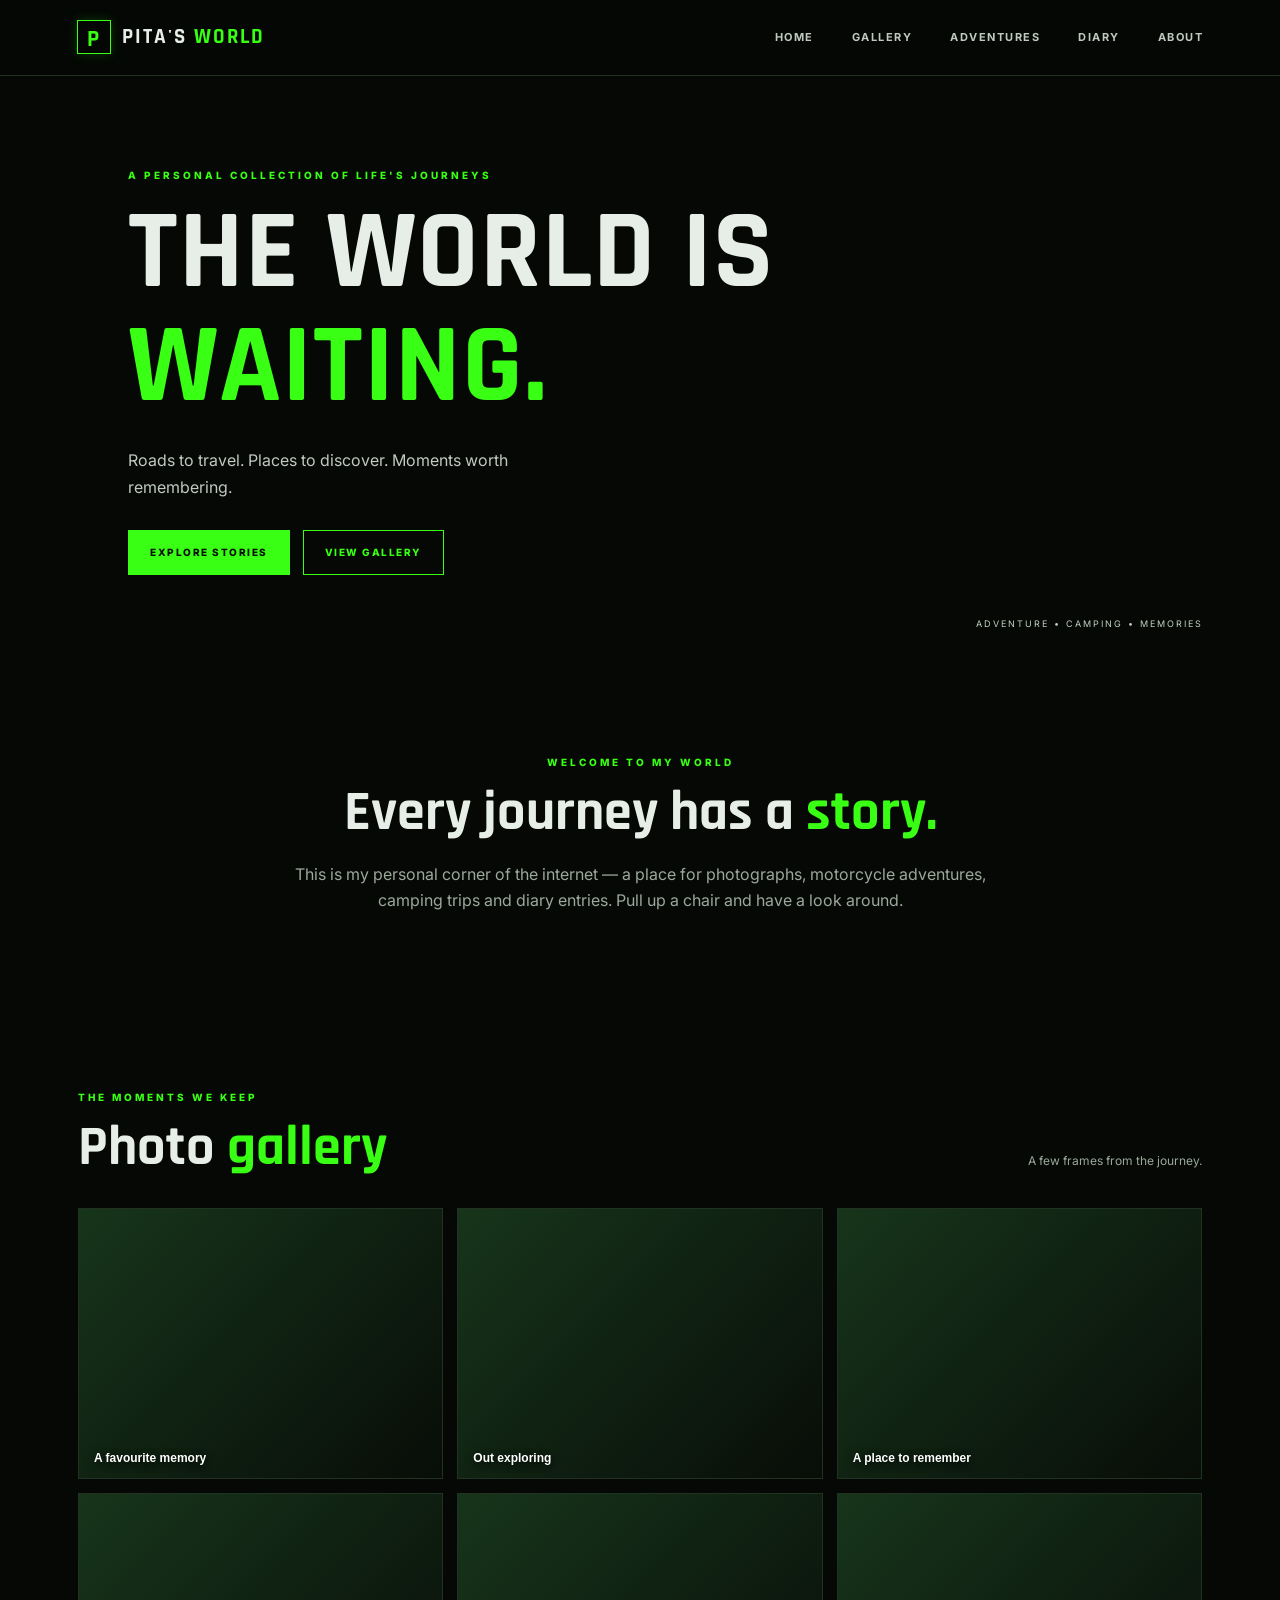
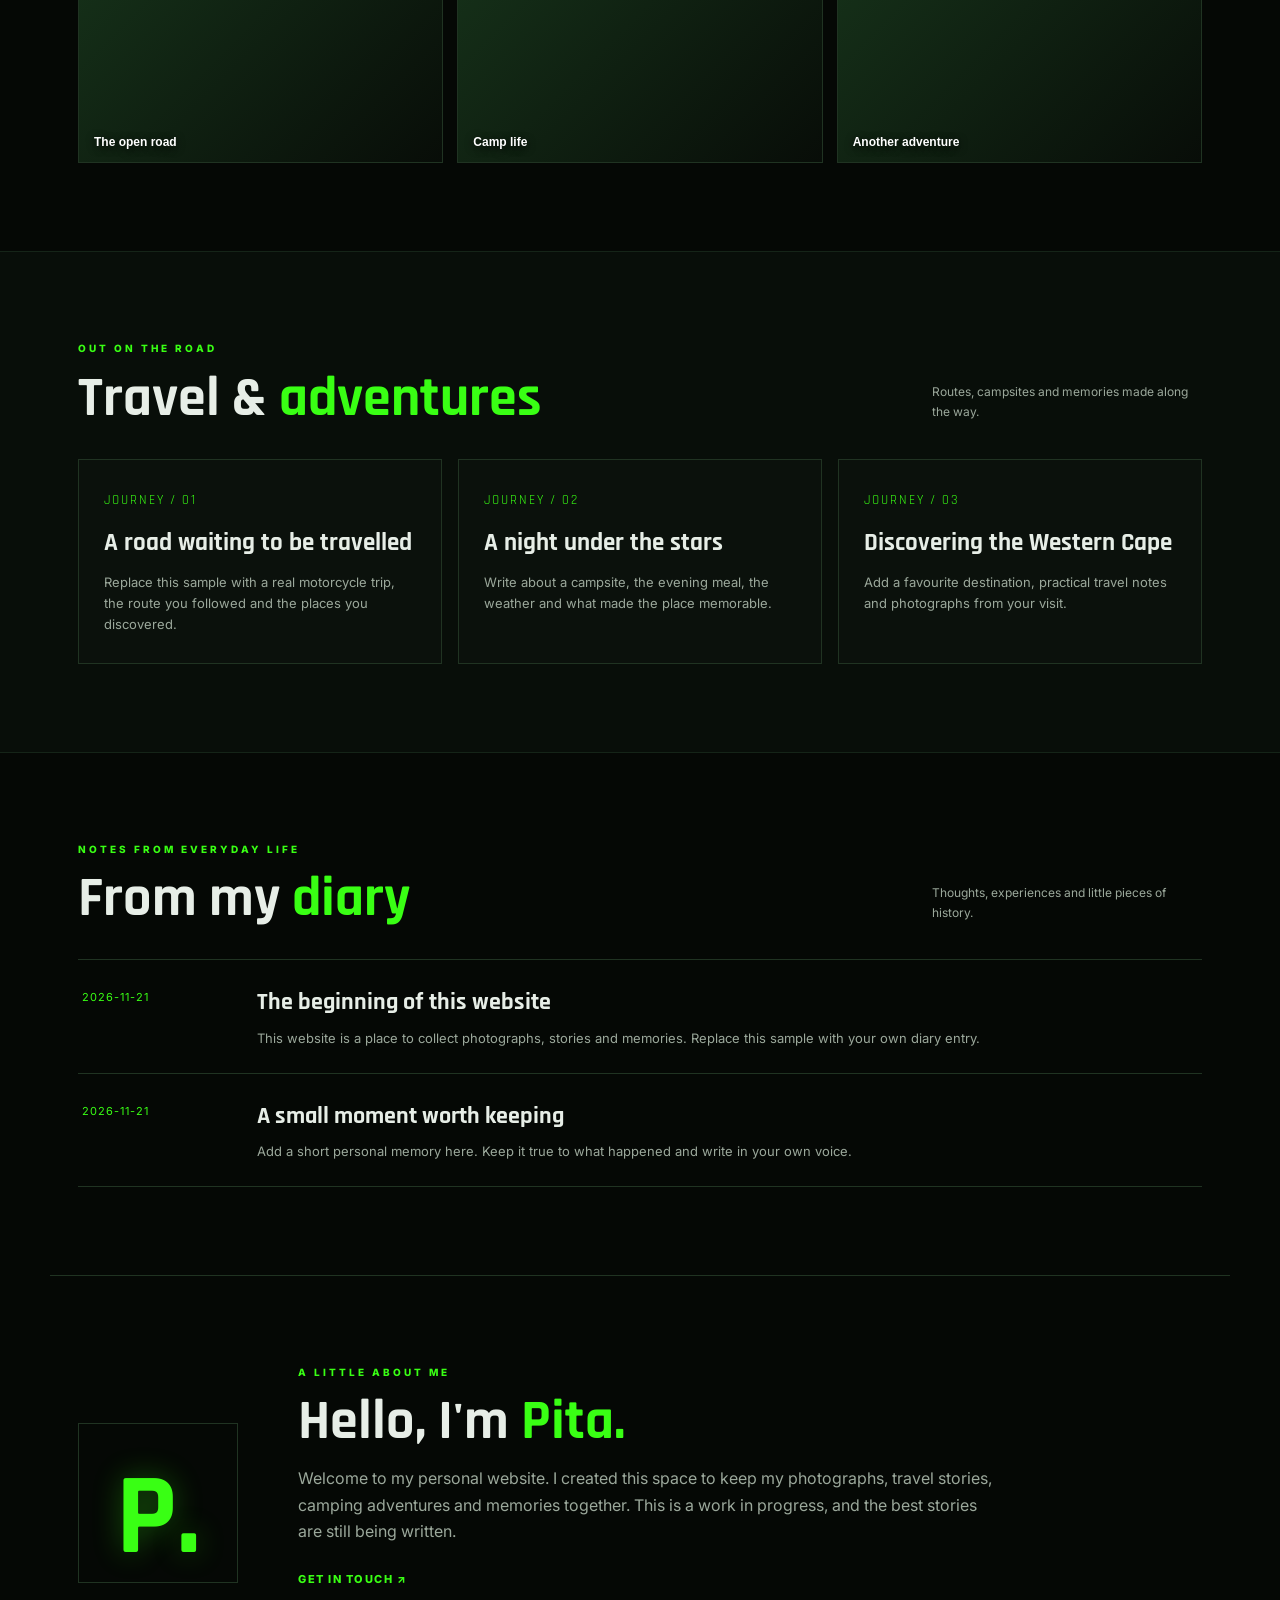
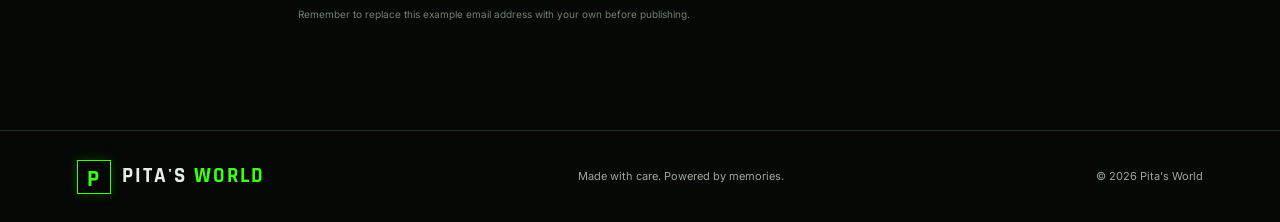
==== index.html @ eee96d56 "Initial release of Life With Pieter Swart" ====
<!DOCTYPE html>
<html lang="en">
<head>
  <meta charset="UTF-8">
  <meta name="viewport" content="width=device-width, initial-scale=1.0">
  <meta name="description" content="Pita's World — adventures, camping, photographs and personal memories.">
  <meta name="theme-color" content="#050805">
  <title>Pita's World | Adventures & Memories</title>
  <link rel="stylesheet" href="style.css">
</head>
<body>
  <header class="site-header">
    <a class="brand" href="#home"><span class="brand-mark">P</span><span>PITA'S <b>WORLD</b></span></a>
    <button class="menu-toggle" id="menuToggle" aria-label="Open navigation" aria-expanded="false">☰</button>
    <nav id="mainNav">
      <a href="#home">HOME</a>
      <a href="#gallery">GALLERY</a>
      <a href="#adventures">ADVENTURES</a>
      <a href="#diary">DIARY</a>
      <a href="#about">ABOUT</a>
    </nav>
  </header>

  <main>
    <section class="hero" id="home">
      <div class="hero-shade"></div>
      <div class="hero-content">
        <p class="eyebrow">A PERSONAL COLLECTION OF LIFE'S JOURNEYS</p>
        <h1>THE WORLD IS<br><span>WAITING.</span></h1>
        <p class="hero-copy">Roads to travel. Places to discover. Moments worth remembering.</p>
        <div class="hero-actions">
          <a class="button button-primary" href="#adventures">EXPLORE STORIES</a>
          <a class="button button-outline" href="#gallery">VIEW GALLERY</a>
        </div>
      </div>
      <div class="hero-label">ADVENTURE • CAMPING • MEMORIES</div>
    </section>

    <section class="intro section-wrap">
      <p class="eyebrow">WELCOME TO MY WORLD</p>
      <h2>Every journey has a <span>story.</span></h2>
      <p>This is my personal corner of the internet — a place for photographs, motorcycle adventures, camping trips and diary entries. Pull up a chair and have a look around.</p>
    </section>

    <section class="section-wrap" id="gallery">
      <div class="section-heading">
        <div><p class="eyebrow">THE MOMENTS WE KEEP</p><h2>Photo <span>gallery</span></h2></div>
        <p class="section-note">A few frames from the journey.</p>
      </div>
      <div class="gallery-grid" id="galleryGrid"></div>
    </section>

    <section class="dark-band" id="adventures">
      <div class="section-wrap">
        <div class="section-heading">
          <div><p class="eyebrow">OUT ON THE ROAD</p><h2>Travel & <span>adventures</span></h2></div>
          <p class="section-note">Routes, campsites and memories made along the way.</p>
        </div>
        <div class="story-grid" id="adventureGrid"></div>
      </div>
    </section>

    <section class="section-wrap" id="diary">
      <div class="section-heading">
        <div><p class="eyebrow">NOTES FROM EVERYDAY LIFE</p><h2>From my <span>diary</span></h2></div>
        <p class="section-note">Thoughts, experiences and little pieces of history.</p>
      </div>
      <div class="diary-list" id="diaryList"></div>
    </section>

    <section class="about section-wrap" id="about">
      <div class="about-symbol">P.</div>
      <div>
        <p class="eyebrow">A LITTLE ABOUT ME</p>
        <h2>Hello, I'm <span>Pita.</span></h2>
        <p>Welcome to my personal website. I created this space to keep my photographs, travel stories, camping adventures and memories together. This is a work in progress, and the best stories are still being written.</p>
        <a class="text-link" href="mailto:hello@example.com">GET IN TOUCH ↗</a>
        <p class="small-note">Remember to replace this example email address with your own before publishing.</p>
      </div>
    </section>
  </main>

  <footer>
    <a class="brand" href="#home"><span class="brand-mark">P</span><span>PITA'S <b>WORLD</b></span></a>
    <p>Made with care. Powered by memories.</p>
    <p class="copyright">© <span id="year"></span> Pita's World</p>
  </footer>

  <dialog id="photoDialog" class="photo-dialog">
    <button class="dialog-close" id="dialogClose" aria-label="Close">×</button>
    <img id="dialogImage" src="" alt="">
    <p id="dialogCaption"></p>
  </dialog>

  <script src="script.js"></script>
</body>
</html>
---- style.css ----
@import url('https://fonts.googleapis.com/css2?family=Rajdhani:wght@400;500;600;700&family=Inter:wght@400;500;600;700;800&display=swap');

:root{--bg:#050805;--panel:#0b110c;--panel2:#101a11;--green:#39ff14;--green2:#a0ff8d;--text:#e7eee7;--muted:#9ba89b;--line:#203322}
*{box-sizing:border-box}
html{scroll-behavior:smooth;scroll-padding-top:84px}
body{margin:0;background:var(--bg);color:var(--text);font-family:Inter,Arial,sans-serif;line-height:1.65}
a{color:inherit;text-decoration:none}
.site-header{height:76px;padding:0 clamp(20px,6vw,90px);display:flex;align-items:center;justify-content:space-between;background:rgba(5,8,5,.96);border-bottom:1px solid var(--line);position:sticky;top:0;z-index:20}
.brand{display:flex;align-items:center;gap:11px;font-family:Rajdhani,sans-serif;font-weight:700;letter-spacing:2px;font-size:21px}
.brand b{color:var(--green)}
.brand-mark{width:34px;height:34px;display:grid;place-items:center;border:1px solid var(--green);color:var(--green);font-size:23px;box-shadow:0 0 12px #39ff1430}
nav{display:flex;gap:clamp(15px,3vw,38px)}
nav a{font-size:11px;letter-spacing:1.5px;font-weight:700;color:#c0c9c0;transition:.2s}
nav a:hover,.text-link:hover{color:var(--green)}
.menu-toggle{display:none;background:none;border:1px solid var(--green);color:var(--green);font-size:22px;padding:3px 10px}
.hero{min-height:590px;position:relative;display:flex;align-items:center;padding:90px clamp(24px,10vw,150px);overflow:hidden;background:linear-gradient(90deg,#050805 0%,rgba(5,8,5,.94) 36%,rgba(5,8,5,.32) 100%),url('https://images.unsplash.com/photo-1473448912268-2022ce9509d8?auto=format&fit=crop&w=1900&q=85') center/cover}
.hero-shade{position:absolute;inset:0;background:linear-gradient(0deg,var(--bg),transparent 24%,transparent 75%,var(--bg))}
.hero-content{position:relative;max-width:650px}
.eyebrow{font-size:10px;font-weight:800;letter-spacing:3px;color:var(--green);margin:0 0 13px}
h1,h2{font-family:Rajdhani,Inter,sans-serif;line-height:1.02;margin:0;font-weight:700}
h1{font-size:clamp(58px,9vw,112px);letter-spacing:1px}
h1 span,h2 span{color:var(--green)}
.hero-copy{color:#c1c9c1;max-width:470px;margin:22px 0 30px;font-size:16px}
.hero-actions{display:flex;gap:13px;flex-wrap:wrap}
.button{display:inline-block;padding:13px 21px;font-size:10px;letter-spacing:1.5px;font-weight:800;border:1px solid var(--green);transition:.2s}
.button-primary{background:var(--green);color:#061006}
.button-primary:hover{background:#a0ff8d}
.button-outline{color:var(--green)}
.button-outline:hover{background:#39ff1418}
.hero-label{position:absolute;right:clamp(20px,6vw,90px);bottom:34px;color:#c3d0c3;font-size:9px;letter-spacing:2px}
.section-wrap{max-width:1180px;margin:auto;padding:88px 28px}
.intro{max-width:850px;text-align:center}
h2{font-size:clamp(36px,5vw,56px)}
.intro>p:last-child,.about p:not(.eyebrow){color:var(--muted);max-width:700px;margin:20px auto 0}
.section-heading{display:flex;align-items:end;justify-content:space-between;gap:20px;margin-bottom:32px}
.section-note{color:var(--muted);font-size:12px;max-width:270px;margin:0 0 5px}
.gallery-grid{display:grid;grid-template-columns:repeat(3,1fr);gap:14px}
.gallery-card{position:relative;min-height:210px;aspect-ratio:1.35;overflow:hidden;border:1px solid var(--line);background:linear-gradient(135deg,#142316,#070b07);cursor:pointer}
.gallery-card img{width:100%;height:100%;object-fit:cover;display:block;transition:transform .4s,opacity .3s}
.gallery-card:hover img{transform:scale(1.06);opacity:.72}
.gallery-card span{position:absolute;left:15px;bottom:13px;color:white;text-shadow:0 2px 8px #000;font-size:12px;font-weight:700}
.dark-band{background:#080e09;border-top:1px solid #152418;border-bottom:1px solid #152418}
.story-grid{display:grid;grid-template-columns:repeat(3,1fr);gap:16px}
.story-card{background:var(--panel);border:1px solid var(--line);padding:25px;min-height:205px}
.story-card .number{font-family:Rajdhani,sans-serif;color:var(--green);font-size:13px;letter-spacing:2px}
.story-card h3{font-family:Rajdhani,sans-serif;font-size:25px;margin:12px 0 7px}
.story-card p{color:var(--muted);font-size:13px;margin:0}
.diary-list{border-top:1px solid var(--line)}
.diary-entry{display:grid;grid-template-columns:150px 1fr;gap:25px;padding:23px 4px;border-bottom:1px solid var(--line)}
.diary-date{font-size:11px;letter-spacing:1px;color:var(--green);padding-top:5px}
.diary-entry h3{font-family:Rajdhani,sans-serif;font-size:24px;margin:0 0 5px}
.diary-entry p{margin:0;color:var(--muted);font-size:13px}
.about{display:grid;grid-template-columns:180px 1fr;gap:40px;align-items:center;border-top:1px solid var(--line)}
.about-symbol{font-family:Rajdhani,sans-serif;font-size:115px;font-weight:700;color:var(--green);border:1px solid var(--line);width:160px;height:160px;display:grid;place-items:center;text-shadow:0 0 30px #39ff1450}
.about p:not(.eyebrow){margin:15px 0 20px}
.text-link{color:var(--green);font-size:11px;font-weight:800;letter-spacing:1.5px}
.small-note{font-size:10px!important;color:#718071!important}
footer{border-top:1px solid var(--line);padding:28px clamp(20px,6vw,90px);display:flex;align-items:center;justify-content:space-between;gap:15px;flex-wrap:wrap}
footer p{color:var(--muted);font-size:11px;margin:0}
.photo-dialog{border:1px solid var(--green);background:#050805;color:var(--text);padding:18px;max-width:min(900px,92vw);width:auto}
.photo-dialog::backdrop{background:#000d}
.photo-dialog img{display:block;max-width:100%;max-height:75vh}
.photo-dialog p{margin:10px 0 0}
.dialog-close{float:right;background:none;border:0;color:var(--green);font-size:28px;cursor:pointer}
@media(max-width:760px){.site-header{height:66px}.menu-toggle{display:block}nav{display:none;position:absolute;top:65px;left:0;right:0;padding:18px 25px;background:#080e09;border-bottom:1px solid var(--line);flex-direction:column;gap:18px}nav.open{display:flex}.hero{min-height:530px;background-position:60% center;padding-top:70px}.hero-label{display:none}.section-wrap{padding:65px 22px}.section-heading{display:block}.section-note{margin-top:12px}.gallery-grid{grid-template-columns:repeat(2,1fr)}.story-grid{grid-template-columns:1fr}.about{grid-template-columns:1fr;gap:22px}.about-symbol{width:105px;height:105px;font-size:75px}.diary-entry{grid-template-columns:1fr;gap:5px}footer{align-items:flex-start;flex-direction:column}}
@media(max-width:420px){.gallery-grid{grid-template-columns:1fr}.gallery-card{aspect-ratio:1.6}}
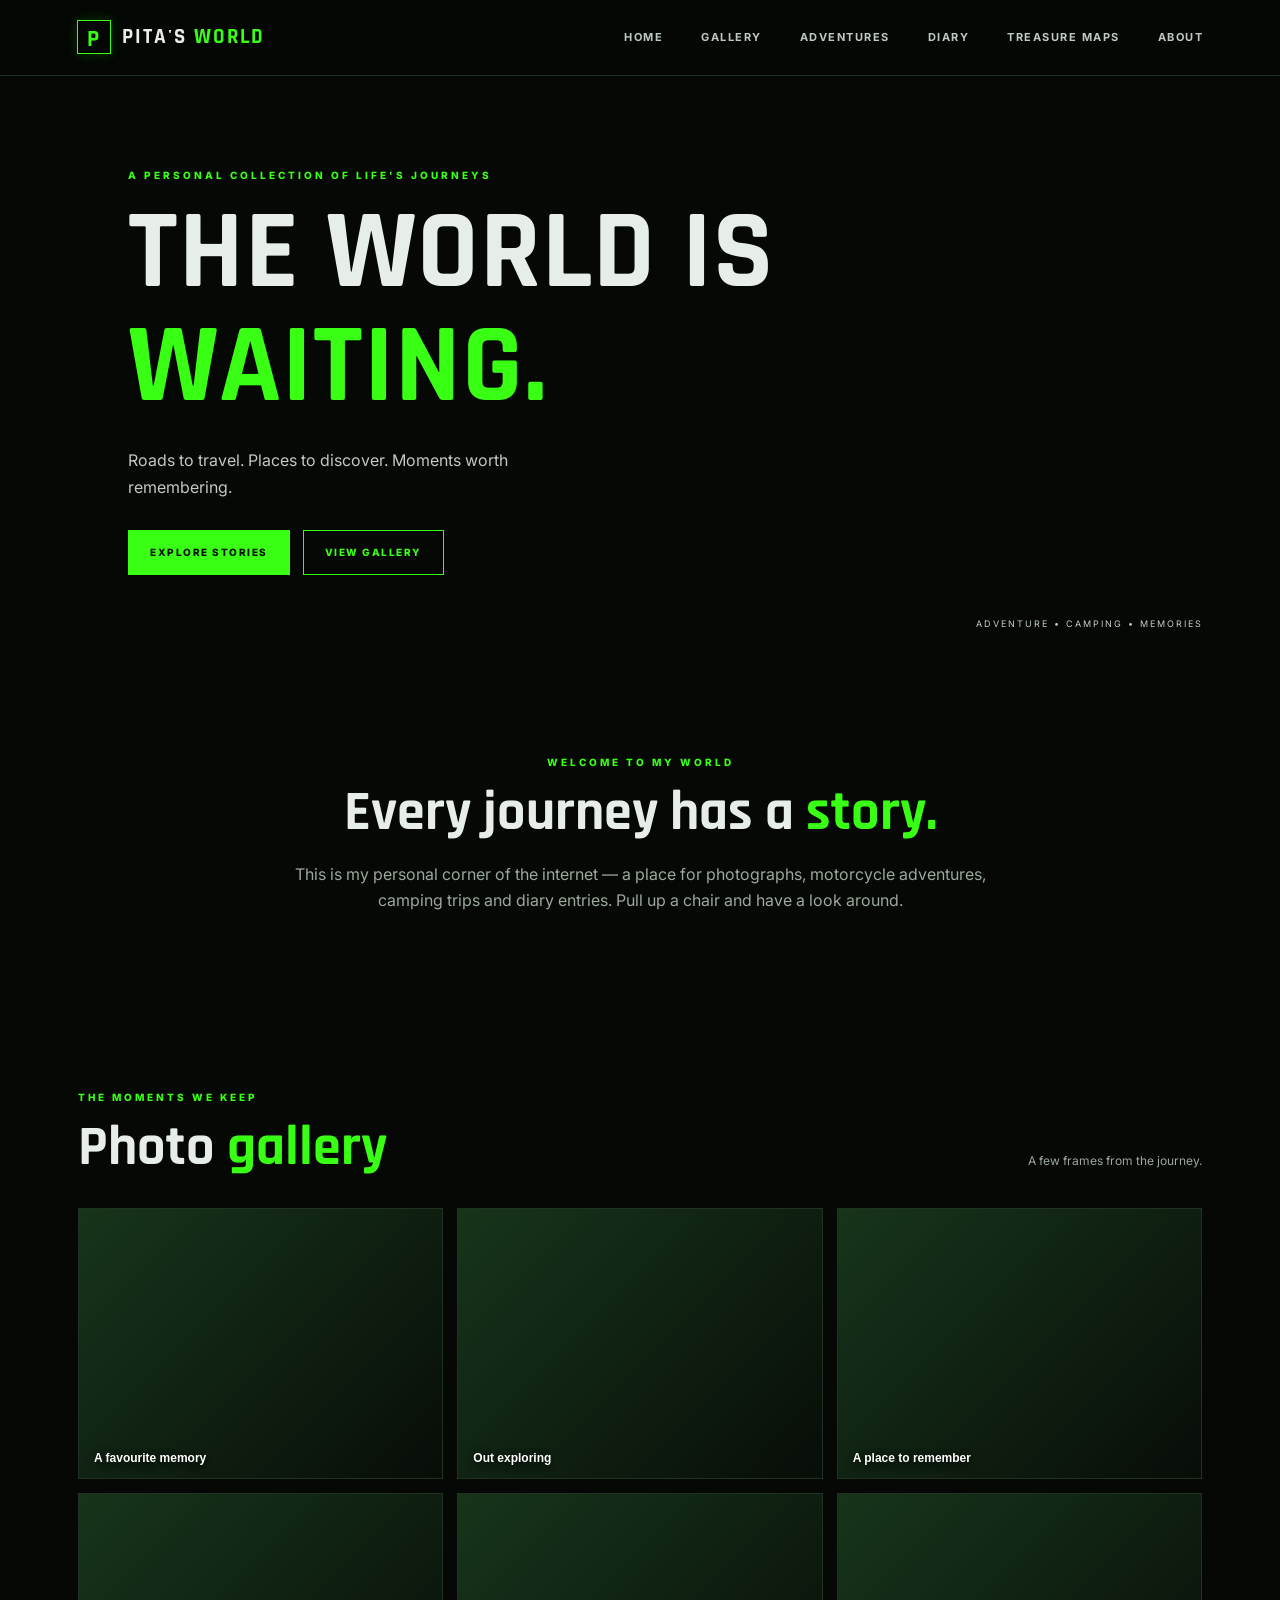
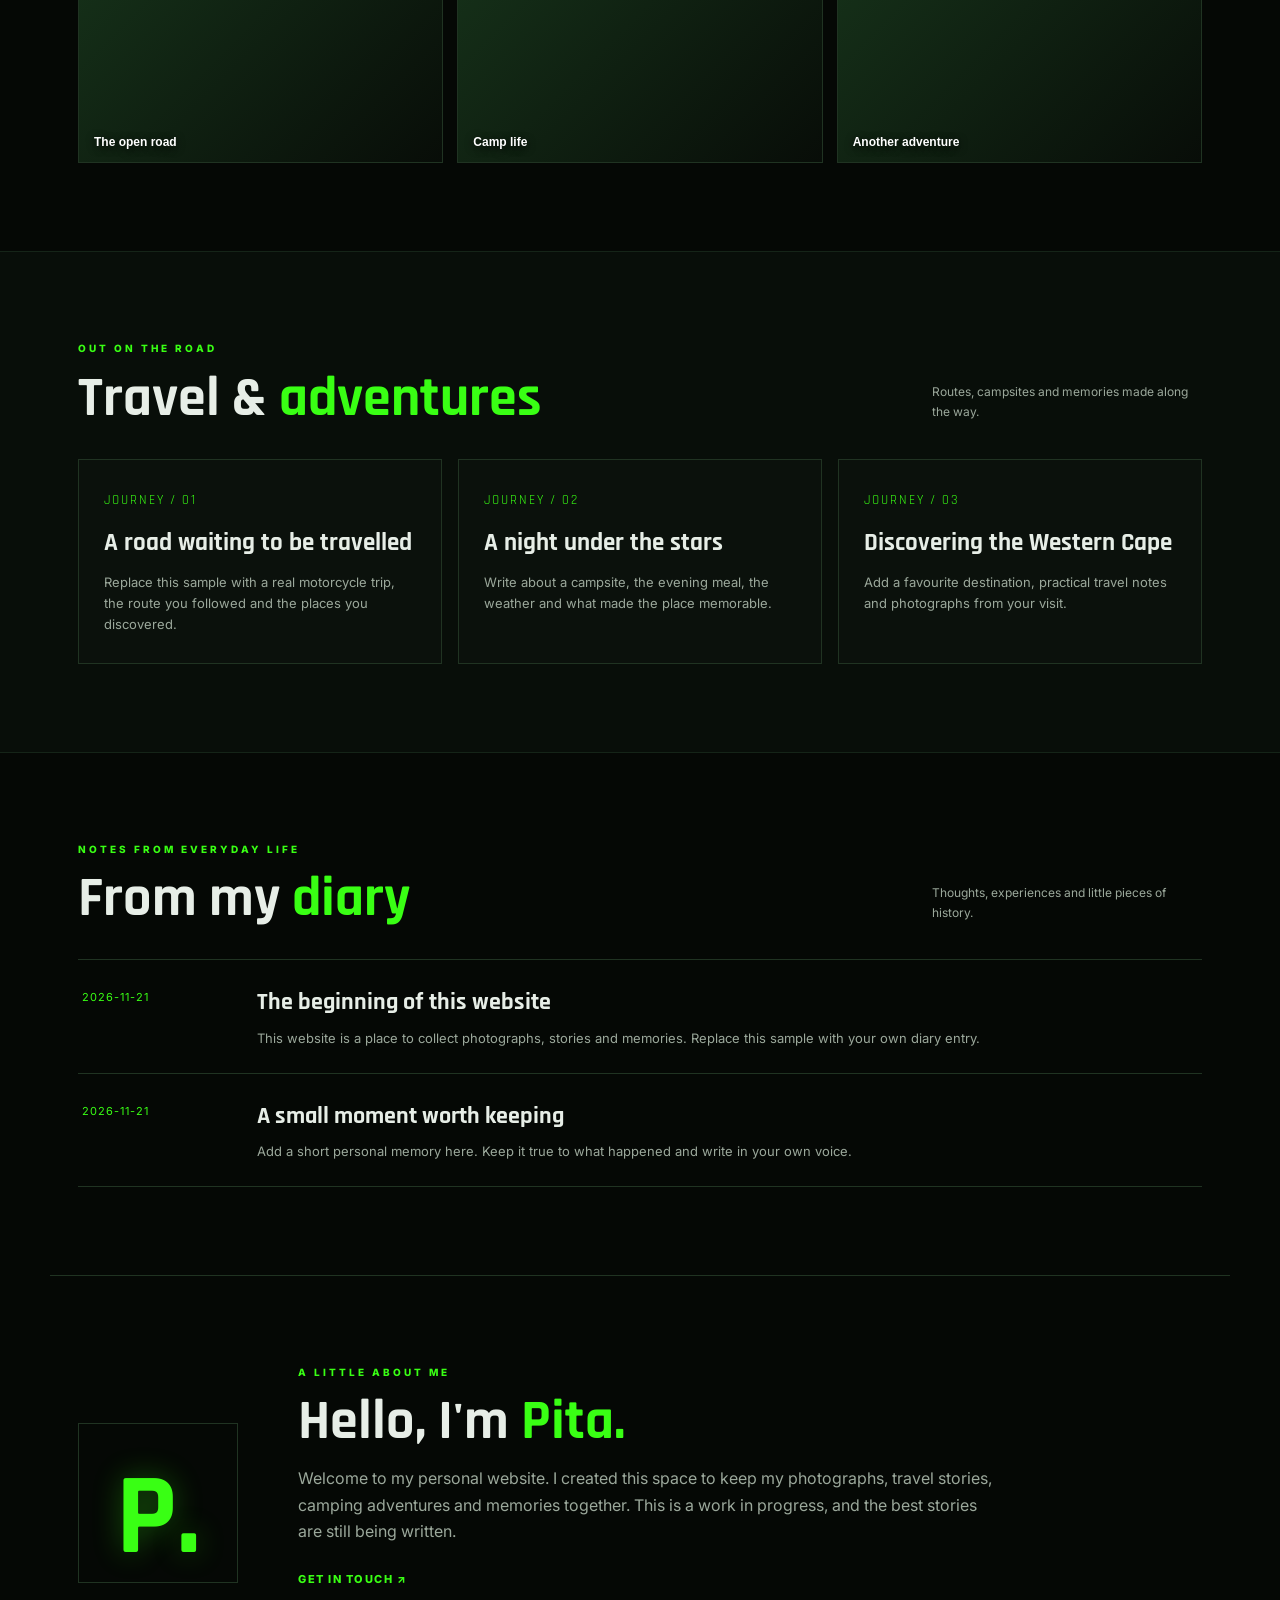
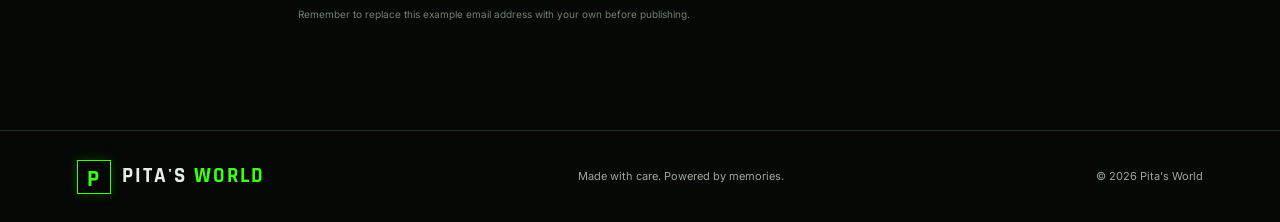
==== commit e7f97aaa: "Add illustrated treasure maps section" ====
--- a/index.html
+++ b/index.html
@@ -16,7 +16,8 @@
       <a href="#home">HOME</a>
       <a href="#gallery">GALLERY</a>
       <a href="#adventures">ADVENTURES</a>
-      <a href="#diary">DIARY</a>
+      <a href="diary/">DIARY</a>
+      <a href="treasure-maps/">TREASURE MAPS</a>
       <a href="#about">ABOUT</a>
     </nav>
   </header>
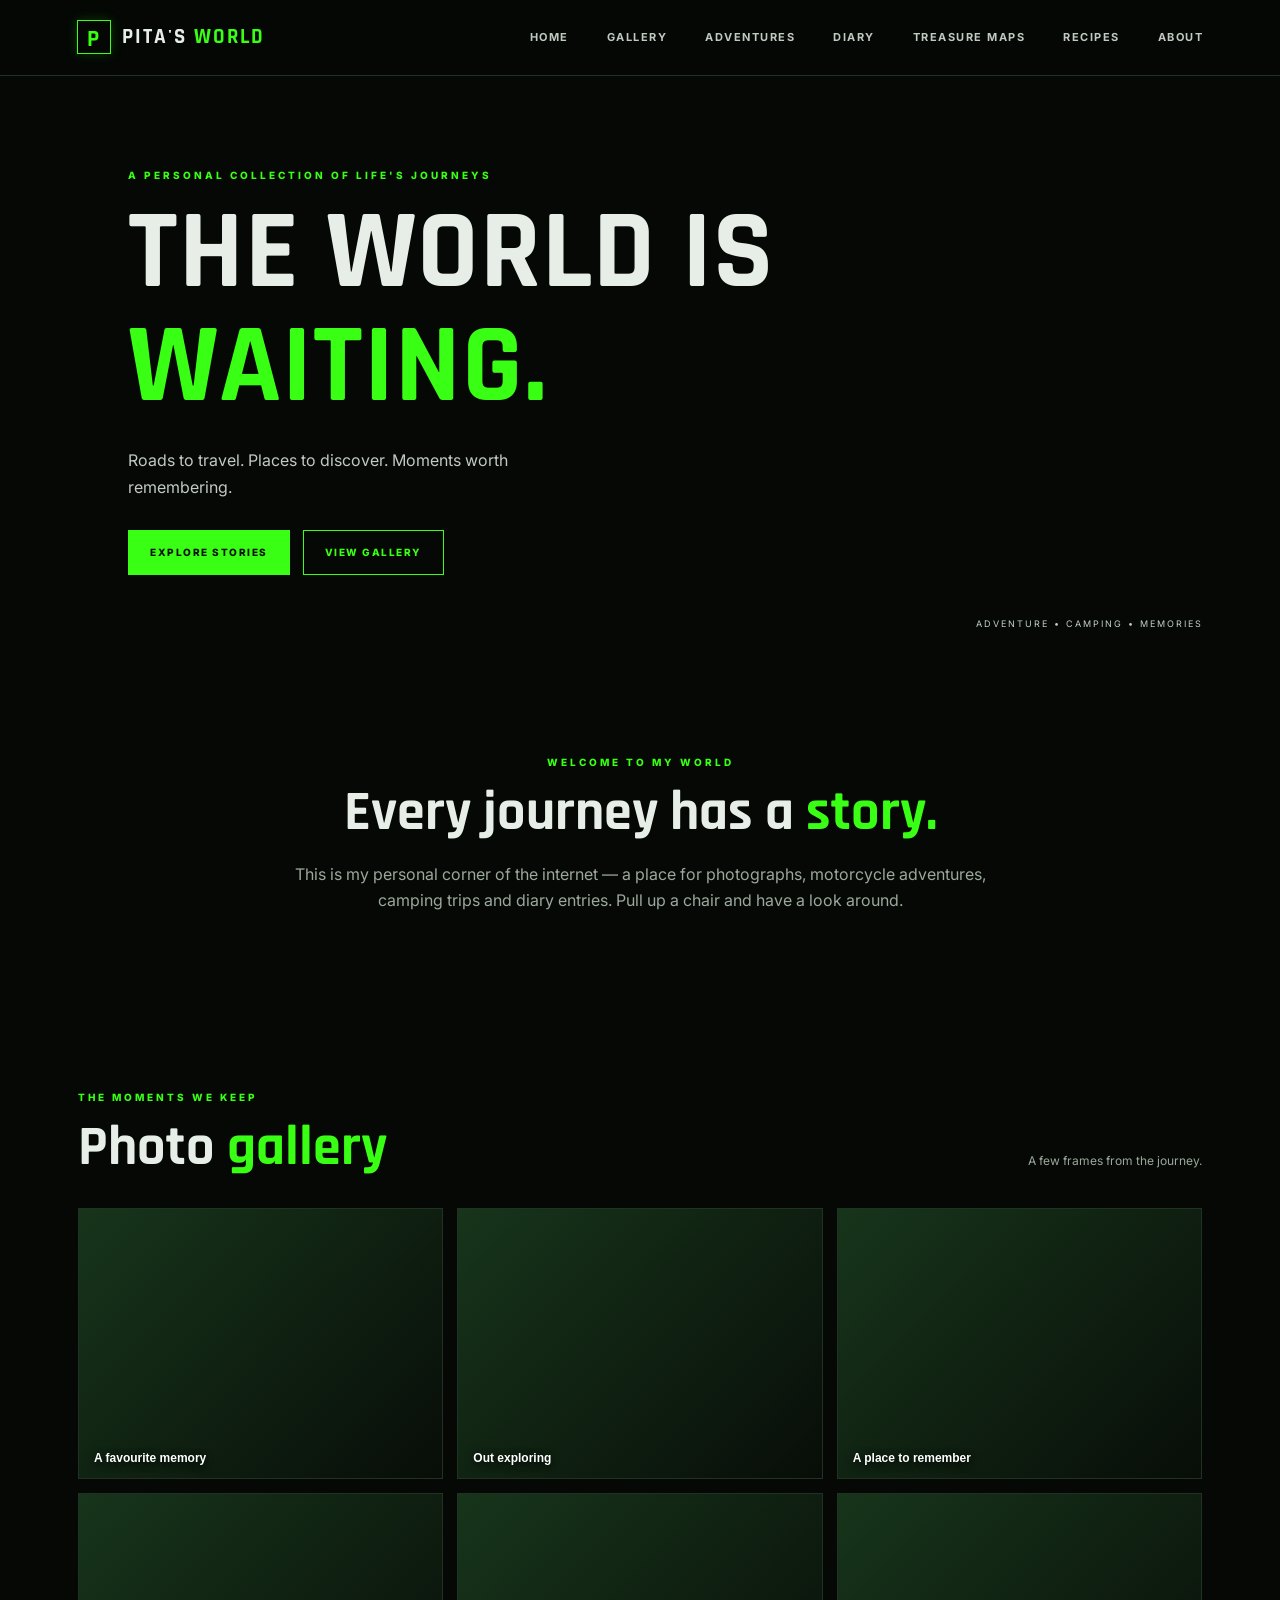
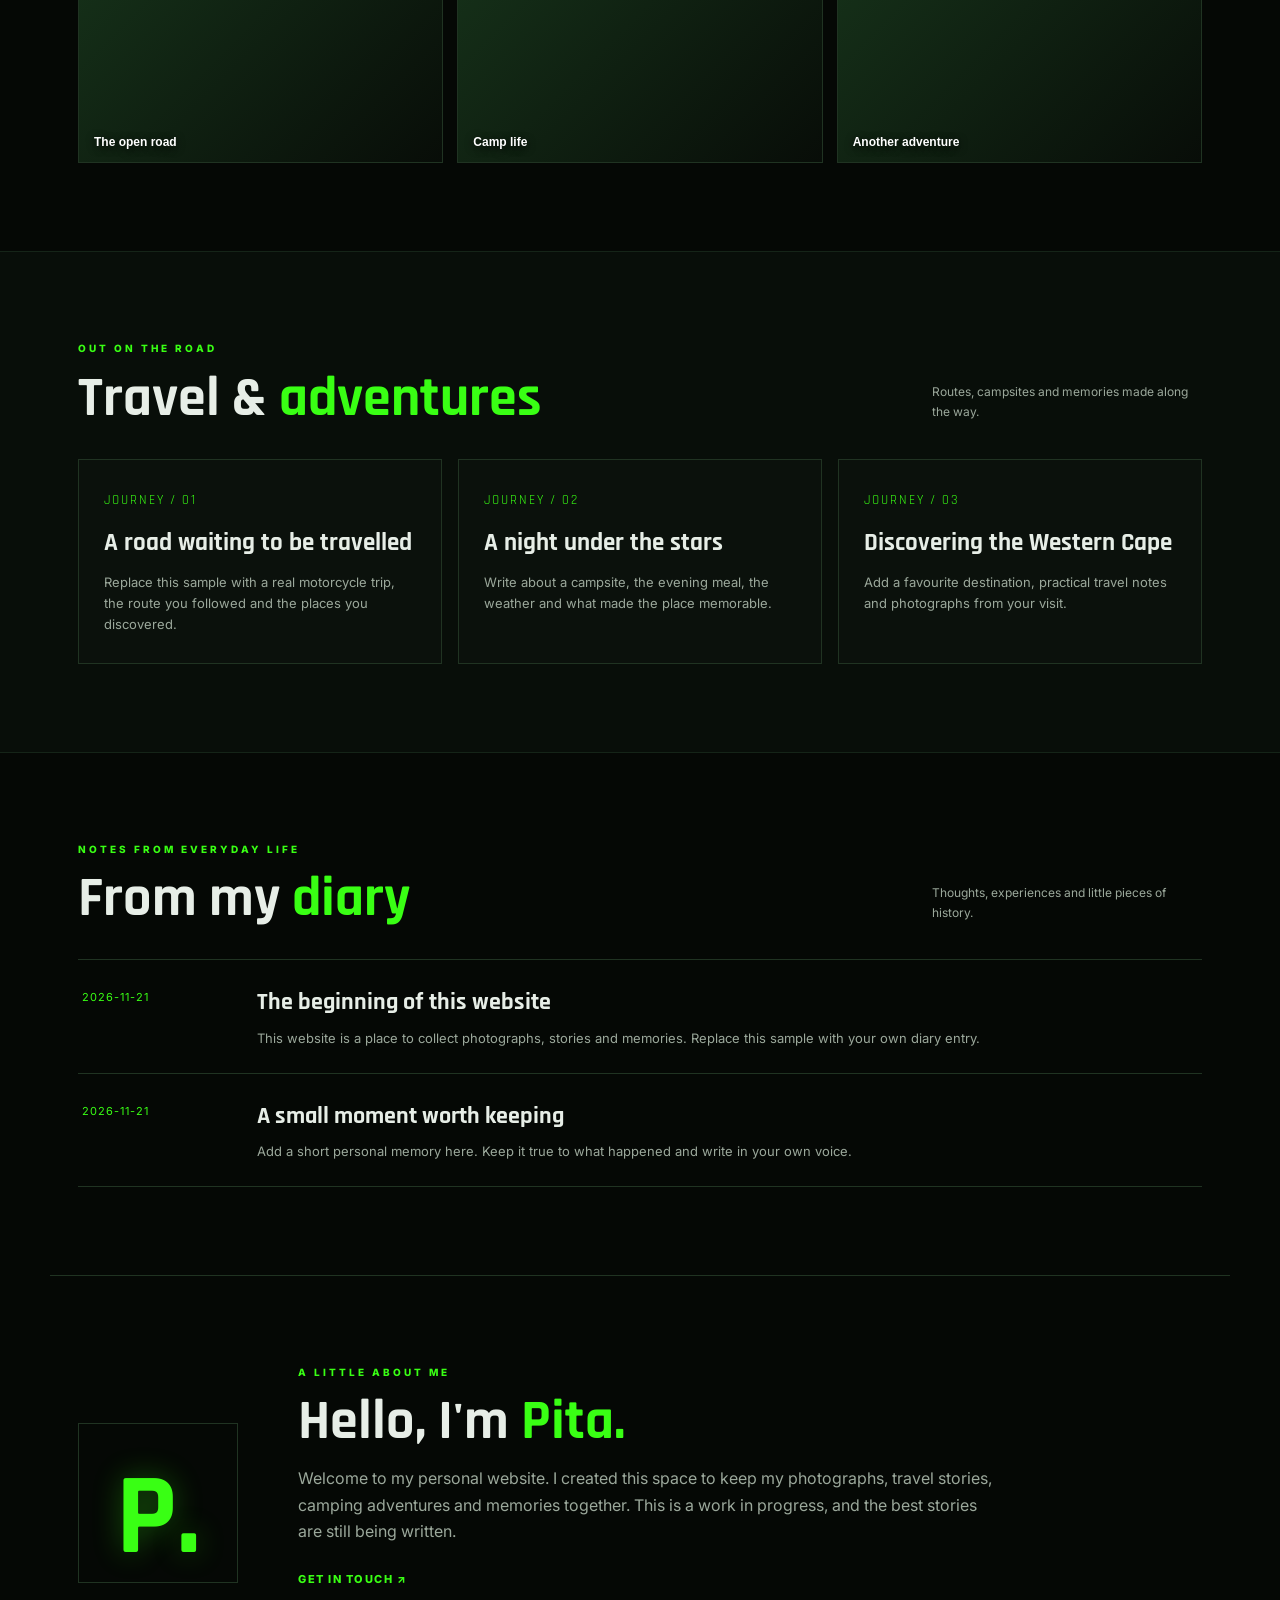
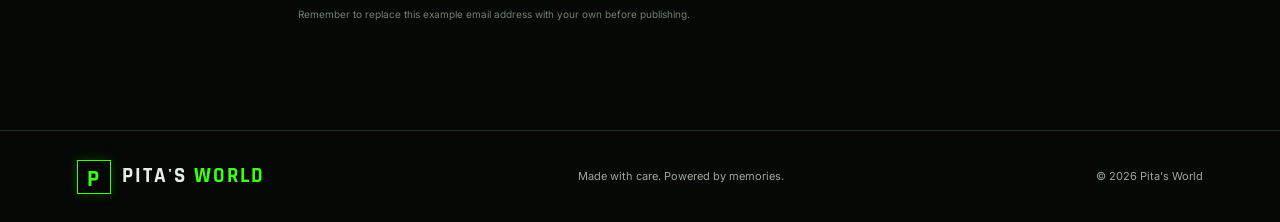
==== commit 22f0614c: "Add complete recipe collection and archive" ====
--- a/index.html
+++ b/index.html
@@ -18,6 +18,7 @@
       <a href="#adventures">ADVENTURES</a>
       <a href="diary/">DIARY</a>
       <a href="treasure-maps/">TREASURE MAPS</a>
+      <a href="recipes/">RECIPES</a>
       <a href="#about">ABOUT</a>
     </nav>
   </header>
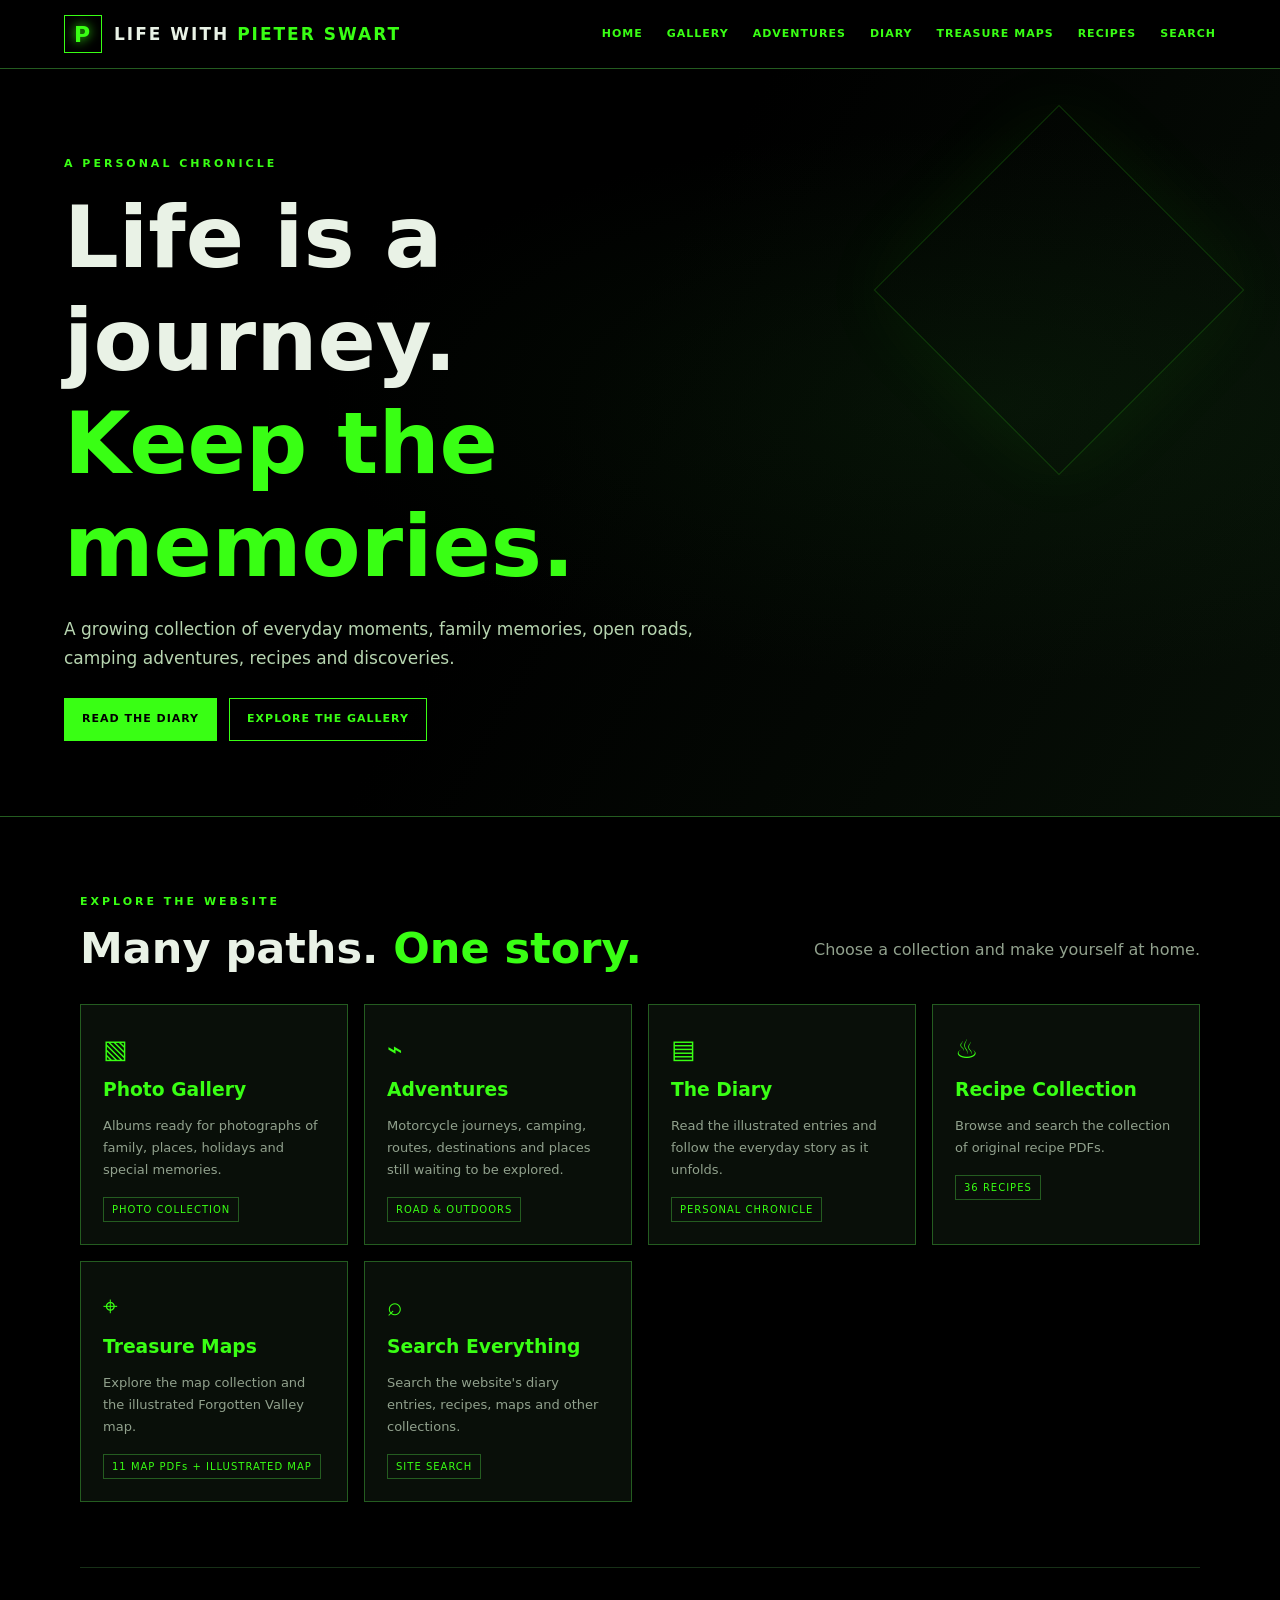
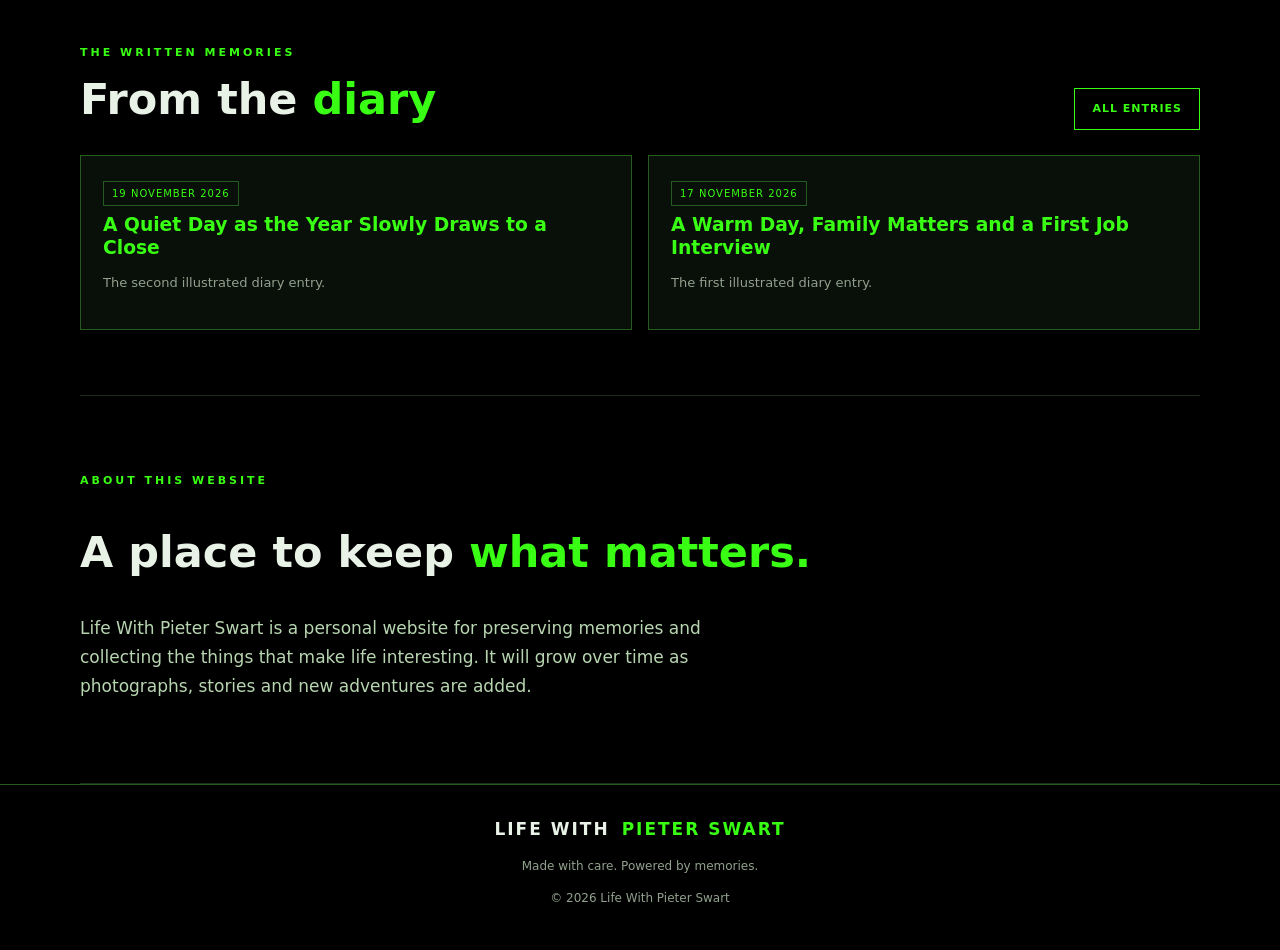
==== commit e2aeea2e: "Upgrade Life With Pieter Swart website" ====
--- a/index.html
+++ b/index.html
@@ -1,99 +1,70 @@
-<!DOCTYPE html>
+<!doctype html>
 <html lang="en">
 <head>
-  <meta charset="UTF-8">
-  <meta name="viewport" content="width=device-width, initial-scale=1.0">
-  <meta name="description" content="Pita's World — adventures, camping, photographs and personal memories.">
-  <meta name="theme-color" content="#050805">
-  <title>Pita's World | Adventures & Memories</title>
-  <link rel="stylesheet" href="style.css">
+<meta charset="utf-8">
+<meta name="viewport" content="width=device-width,initial-scale=1">
+<meta name="theme-color" content="#000000">
+<meta name="description" content="Life With Pieter Swart: personal diaries, photographs, motorcycle adventures, camping, recipes and treasure maps.">
+<title>Life With Pieter Swart | Journeys, Stories & Memories</title>
+<link rel="icon" href="/favicon.svg" type="image/svg+xml">
+<link rel="stylesheet" href="/style.css">
 </head>
 <body>
-  <header class="site-header">
-    <a class="brand" href="#home"><span class="brand-mark">P</span><span>PITA'S <b>WORLD</b></span></a>
-    <button class="menu-toggle" id="menuToggle" aria-label="Open navigation" aria-expanded="false">☰</button>
-    <nav id="mainNav">
-      <a href="#home">HOME</a>
-      <a href="#gallery">GALLERY</a>
-      <a href="#adventures">ADVENTURES</a>
-      <a href="diary/">DIARY</a>
-      <a href="treasure-maps/">TREASURE MAPS</a>
-      <a href="recipes/">RECIPES</a>
-      <a href="#about">ABOUT</a>
-    </nav>
-  </header>
-
-  <main>
-    <section class="hero" id="home">
-      <div class="hero-shade"></div>
-      <div class="hero-content">
-        <p class="eyebrow">A PERSONAL COLLECTION OF LIFE'S JOURNEYS</p>
-        <h1>THE WORLD IS<br><span>WAITING.</span></h1>
-        <p class="hero-copy">Roads to travel. Places to discover. Moments worth remembering.</p>
-        <div class="hero-actions">
-          <a class="button button-primary" href="#adventures">EXPLORE STORIES</a>
-          <a class="button button-outline" href="#gallery">VIEW GALLERY</a>
-        </div>
-      </div>
-      <div class="hero-label">ADVENTURE • CAMPING • MEMORIES</div>
-    </section>
-
-    <section class="intro section-wrap">
-      <p class="eyebrow">WELCOME TO MY WORLD</p>
-      <h2>Every journey has a <span>story.</span></h2>
-      <p>This is my personal corner of the internet — a place for photographs, motorcycle adventures, camping trips and diary entries. Pull up a chair and have a look around.</p>
-    </section>
-
-    <section class="section-wrap" id="gallery">
-      <div class="section-heading">
-        <div><p class="eyebrow">THE MOMENTS WE KEEP</p><h2>Photo <span>gallery</span></h2></div>
-        <p class="section-note">A few frames from the journey.</p>
-      </div>
-      <div class="gallery-grid" id="galleryGrid"></div>
-    </section>
-
-    <section class="dark-band" id="adventures">
-      <div class="section-wrap">
-        <div class="section-heading">
-          <div><p class="eyebrow">OUT ON THE ROAD</p><h2>Travel & <span>adventures</span></h2></div>
-          <p class="section-note">Routes, campsites and memories made along the way.</p>
-        </div>
-        <div class="story-grid" id="adventureGrid"></div>
-      </div>
-    </section>
-
-    <section class="section-wrap" id="diary">
-      <div class="section-heading">
-        <div><p class="eyebrow">NOTES FROM EVERYDAY LIFE</p><h2>From my <span>diary</span></h2></div>
-        <p class="section-note">Thoughts, experiences and little pieces of history.</p>
-      </div>
-      <div class="diary-list" id="diaryList"></div>
-    </section>
-
-    <section class="about section-wrap" id="about">
-      <div class="about-symbol">P.</div>
-      <div>
-        <p class="eyebrow">A LITTLE ABOUT ME</p>
-        <h2>Hello, I'm <span>Pita.</span></h2>
-        <p>Welcome to my personal website. I created this space to keep my photographs, travel stories, camping adventures and memories together. This is a work in progress, and the best stories are still being written.</p>
-        <a class="text-link" href="mailto:hello@example.com">GET IN TOUCH ↗</a>
-        <p class="small-note">Remember to replace this example email address with your own before publishing.</p>
-      </div>
-    </section>
-  </main>
-
-  <footer>
-    <a class="brand" href="#home"><span class="brand-mark">P</span><span>PITA'S <b>WORLD</b></span></a>
-    <p>Made with care. Powered by memories.</p>
-    <p class="copyright">© <span id="year"></span> Pita's World</p>
-  </footer>
-
-  <dialog id="photoDialog" class="photo-dialog">
-    <button class="dialog-close" id="dialogClose" aria-label="Close">×</button>
-    <img id="dialogImage" src="" alt="">
-    <p id="dialogCaption"></p>
-  </dialog>
-
-  <script src="script.js"></script>
-</body>
-</html>
+<header class="site-header">
+<a class="brand" href="/"><span class="brand-mark">P</span><span>LIFE WITH <b>PIETER SWART</b></span></a>
+<button class="menu-toggle" aria-label="Toggle navigation" aria-expanded="false">☰ MENU</button>
+<nav>
+<a href="/">HOME</a>
+<a href="/gallery/">GALLERY</a>
+<a href="/adventures/">ADVENTURES</a>
+<a href="/diary/">DIARY</a>
+<a href="/treasure-maps/">TREASURE MAPS</a>
+<a href="/recipes/">RECIPES</a>
+<a href="/search/">SEARCH</a>
+</nav>
+</header>
+<main>
+<section class="hero">
+<div class="hero-inner">
+<p class="eyebrow">A PERSONAL CHRONICLE</p>
+<h1>Life is a journey.<br><span>Keep the memories.</span></h1>
+<p class="lead">A growing collection of everyday moments, family memories, open roads, camping adventures, recipes and discoveries.</p>
+<div class="actions">
+<a class="button primary" href="/diary/">READ THE DIARY</a>
+<a class="button" href="/gallery/">EXPLORE THE GALLERY</a>
+</div>
+</div>
+</section>
+<section class="section wrap">
+<div class="section-heading">
+<div><p class="eyebrow">EXPLORE THE WEBSITE</p><h2>Many paths. <span>One story.</span></h2></div>
+<p class="muted">Choose a collection and make yourself at home.</p>
+</div>
+<div class="grid">
+<a class="card" href="/gallery/"><div class="symbol">▧</div><h3>Photo Gallery</h3><p>Albums ready for photographs of family, places, holidays and special memories.</p><span class="pill">PHOTO COLLECTION</span></a>
+<a class="card" href="/adventures/"><div class="symbol">⌁</div><h3>Adventures</h3><p>Motorcycle journeys, camping, routes, destinations and places still waiting to be explored.</p><span class="pill">ROAD & OUTDOORS</span></a>
+<a class="card" href="/diary/"><div class="symbol">▤</div><h3>The Diary</h3><p>Read the illustrated entries and follow the everyday story as it unfolds.</p><span class="pill">PERSONAL CHRONICLE</span></a>
+<a class="card" href="/recipes/"><div class="symbol">♨</div><h3>Recipe Collection</h3><p>Browse and search the collection of original recipe PDFs.</p><span class="pill">36 RECIPES</span></a>
+<a class="card" href="/treasure-maps/"><div class="symbol">⌖</div><h3>Treasure Maps</h3><p>Explore the map collection and the illustrated Forgotten Valley map.</p><span class="pill">11 MAP PDFs + ILLUSTRATED MAP</span></a>
+<a class="card" href="/search/"><div class="symbol">⌕</div><h3>Search Everything</h3><p>Search the website's diary entries, recipes, maps and other collections.</p><span class="pill">SITE SEARCH</span></a>
+</div>
+</section>
+<section class="section wrap">
+<div class="section-heading">
+<div><p class="eyebrow">THE WRITTEN MEMORIES</p><h2>From the <span>diary</span></h2></div>
+<a class="button" href="/diary/">ALL ENTRIES</a>
+</div>
+<div class="grid">
+<a class="card" href="/diary/entry-002/"><span class="pill">19 NOVEMBER 2026</span><h3>A Quiet Day as the Year Slowly Draws to a Close</h3><p>The second illustrated diary entry.</p></a>
+<a class="card" href="/diary/entry-001/"><span class="pill">17 NOVEMBER 2026</span><h3>A Warm Day, Family Matters and a First Job Interview</h3><p>The first illustrated diary entry.</p></a>
+</div>
+</section>
+<section class="section wrap">
+<p class="eyebrow">ABOUT THIS WEBSITE</p>
+<h2>A place to keep <span>what matters.</span></h2>
+<p class="lead">Life With Pieter Swart is a personal website for preserving memories and collecting the things that make life interesting. It will grow over time as photographs, stories and new adventures are added.</p>
+</section>
+</main>
+<footer><div class="brand">LIFE WITH <b>PIETER SWART</b></div><p>Made with care. Powered by memories.</p><p>© <span id="year"></span> Life With Pieter Swart</p></footer>
+<script src="/site.js"></script>
+</body></html>
--- a/style.css
+++ b/style.css
@@ -1,66 +1,109 @@
-@import url('https://fonts.googleapis.com/css2?family=Rajdhani:wght@400;500;600;700&family=Inter:wght@400;500;600;700;800&display=swap');
-
-:root{--bg:#050805;--panel:#0b110c;--panel2:#101a11;--green:#39ff14;--green2:#a0ff8d;--text:#e7eee7;--muted:#9ba89b;--line:#203322}
+:root {
+ --black:#000; --panel:#090f09; --panel2:#101910;
+ --green:#39ff14; --soft:#b7d5b0; --muted:#91a18d;
+ --line:#245c20; --white:#e9f2e6;
+}
 *{box-sizing:border-box}
-html{scroll-behavior:smooth;scroll-padding-top:84px}
-body{margin:0;background:var(--bg);color:var(--text);font-family:Inter,Arial,sans-serif;line-height:1.65}
-a{color:inherit;text-decoration:none}
-.site-header{height:76px;padding:0 clamp(20px,6vw,90px);display:flex;align-items:center;justify-content:space-between;background:rgba(5,8,5,.96);border-bottom:1px solid var(--line);position:sticky;top:0;z-index:20}
-.brand{display:flex;align-items:center;gap:11px;font-family:Rajdhani,sans-serif;font-weight:700;letter-spacing:2px;font-size:21px}
+html{scroll-behavior:smooth;scroll-padding-top:90px}
+body{
+ margin:0;background:#000;color:var(--white);
+ font-family:"DejaVu Sans",Arial,sans-serif;line-height:1.7
+}
+a{color:var(--green);text-decoration:none}
+a:hover{color:#fff}
+button,input{font:inherit}
+.site-header{
+ position:sticky;top:0;z-index:20;
+ display:flex;align-items:center;justify-content:space-between;
+ gap:20px;flex-wrap:wrap;padding:15px 5%;
+ background:#000;border-bottom:1px solid var(--line)
+}
+.brand{display:flex;align-items:center;gap:12px;font-weight:bold;
+ letter-spacing:2px;color:var(--white);font-size:17px}
+.brand-mark{
+ display:grid;place-items:center;width:38px;height:38px;
+ border:1px solid var(--green);color:var(--green);
+ font-size:22px;text-shadow:0 0 12px var(--green)
+}
 .brand b{color:var(--green)}
-.brand-mark{width:34px;height:34px;display:grid;place-items:center;border:1px solid var(--green);color:var(--green);font-size:23px;box-shadow:0 0 12px #39ff1430}
-nav{display:flex;gap:clamp(15px,3vw,38px)}
-nav a{font-size:11px;letter-spacing:1.5px;font-weight:700;color:#c0c9c0;transition:.2s}
-nav a:hover,.text-link:hover{color:var(--green)}
-.menu-toggle{display:none;background:none;border:1px solid var(--green);color:var(--green);font-size:22px;padding:3px 10px}
-.hero{min-height:590px;position:relative;display:flex;align-items:center;padding:90px clamp(24px,10vw,150px);overflow:hidden;background:linear-gradient(90deg,#050805 0%,rgba(5,8,5,.94) 36%,rgba(5,8,5,.32) 100%),url('https://images.unsplash.com/photo-1473448912268-2022ce9509d8?auto=format&fit=crop&w=1900&q=85') center/cover}
-.hero-shade{position:absolute;inset:0;background:linear-gradient(0deg,var(--bg),transparent 24%,transparent 75%,var(--bg))}
-.hero-content{position:relative;max-width:650px}
-.eyebrow{font-size:10px;font-weight:800;letter-spacing:3px;color:var(--green);margin:0 0 13px}
-h1,h2{font-family:Rajdhani,Inter,sans-serif;line-height:1.02;margin:0;font-weight:700}
-h1{font-size:clamp(58px,9vw,112px);letter-spacing:1px}
+nav{display:flex;gap:clamp(10px,2vw,24px);flex-wrap:wrap}
+nav a{font-size:11px;font-weight:bold;letter-spacing:1px}
+.menu-toggle{
+ display:none;background:#000;color:var(--green);
+ border:1px solid var(--green);padding:7px 12px
+}
+main{min-height:65vh}
+.wrap{width:min(1120px,92%);margin:auto}
+.hero{
+ min-height:520px;display:flex;align-items:center;
+ padding:75px 5%;position:relative;overflow:hidden;
+ background:
+ radial-gradient(ellipse at 78% 45%,#123b1244,transparent 48%),
+ linear-gradient(120deg,#000 45%,#071007 100%);
+ border-bottom:1px solid var(--line)
+}
+.hero:after{
+ content:"";position:absolute;right:7%;top:12%;width:260px;height:260px;
+ border:1px solid #39ff1430;transform:rotate(45deg);
+ box-shadow:0 0 80px #39ff1410
+}
+.hero-inner{position:relative;z-index:1;max-width:720px}
+.eyebrow{color:var(--green);font-size:11px;font-weight:bold;
+ letter-spacing:3px;text-transform:uppercase}
+h1,h2,h3{line-height:1.2}
+h1{font-size:clamp(43px,8vw,86px);margin:12px 0}
 h1 span,h2 span{color:var(--green)}
-.hero-copy{color:#c1c9c1;max-width:470px;margin:22px 0 30px;font-size:16px}
-.hero-actions{display:flex;gap:13px;flex-wrap:wrap}
-.button{display:inline-block;padding:13px 21px;font-size:10px;letter-spacing:1.5px;font-weight:800;border:1px solid var(--green);transition:.2s}
-.button-primary{background:var(--green);color:#061006}
-.button-primary:hover{background:#a0ff8d}
-.button-outline{color:var(--green)}
-.button-outline:hover{background:#39ff1418}
-.hero-label{position:absolute;right:clamp(20px,6vw,90px);bottom:34px;color:#c3d0c3;font-size:9px;letter-spacing:2px}
-.section-wrap{max-width:1180px;margin:auto;padding:88px 28px}
-.intro{max-width:850px;text-align:center}
-h2{font-size:clamp(36px,5vw,56px)}
-.intro>p:last-child,.about p:not(.eyebrow){color:var(--muted);max-width:700px;margin:20px auto 0}
-.section-heading{display:flex;align-items:end;justify-content:space-between;gap:20px;margin-bottom:32px}
-.section-note{color:var(--muted);font-size:12px;max-width:270px;margin:0 0 5px}
-.gallery-grid{display:grid;grid-template-columns:repeat(3,1fr);gap:14px}
-.gallery-card{position:relative;min-height:210px;aspect-ratio:1.35;overflow:hidden;border:1px solid var(--line);background:linear-gradient(135deg,#142316,#070b07);cursor:pointer}
-.gallery-card img{width:100%;height:100%;object-fit:cover;display:block;transition:transform .4s,opacity .3s}
-.gallery-card:hover img{transform:scale(1.06);opacity:.72}
-.gallery-card span{position:absolute;left:15px;bottom:13px;color:white;text-shadow:0 2px 8px #000;font-size:12px;font-weight:700}
-.dark-band{background:#080e09;border-top:1px solid #152418;border-bottom:1px solid #152418}
-.story-grid{display:grid;grid-template-columns:repeat(3,1fr);gap:16px}
-.story-card{background:var(--panel);border:1px solid var(--line);padding:25px;min-height:205px}
-.story-card .number{font-family:Rajdhani,sans-serif;color:var(--green);font-size:13px;letter-spacing:2px}
-.story-card h3{font-family:Rajdhani,sans-serif;font-size:25px;margin:12px 0 7px}
-.story-card p{color:var(--muted);font-size:13px;margin:0}
-.diary-list{border-top:1px solid var(--line)}
-.diary-entry{display:grid;grid-template-columns:150px 1fr;gap:25px;padding:23px 4px;border-bottom:1px solid var(--line)}
-.diary-date{font-size:11px;letter-spacing:1px;color:var(--green);padding-top:5px}
-.diary-entry h3{font-family:Rajdhani,sans-serif;font-size:24px;margin:0 0 5px}
-.diary-entry p{margin:0;color:var(--muted);font-size:13px}
-.about{display:grid;grid-template-columns:180px 1fr;gap:40px;align-items:center;border-top:1px solid var(--line)}
-.about-symbol{font-family:Rajdhani,sans-serif;font-size:115px;font-weight:700;color:var(--green);border:1px solid var(--line);width:160px;height:160px;display:grid;place-items:center;text-shadow:0 0 30px #39ff1450}
-.about p:not(.eyebrow){margin:15px 0 20px}
-.text-link{color:var(--green);font-size:11px;font-weight:800;letter-spacing:1.5px}
-.small-note{font-size:10px!important;color:#718071!important}
-footer{border-top:1px solid var(--line);padding:28px clamp(20px,6vw,90px);display:flex;align-items:center;justify-content:space-between;gap:15px;flex-wrap:wrap}
-footer p{color:var(--muted);font-size:11px;margin:0}
-.photo-dialog{border:1px solid var(--green);background:#050805;color:var(--text);padding:18px;max-width:min(900px,92vw);width:auto}
-.photo-dialog::backdrop{background:#000d}
-.photo-dialog img{display:block;max-width:100%;max-height:75vh}
-.photo-dialog p{margin:10px 0 0}
-.dialog-close{float:right;background:none;border:0;color:var(--green);font-size:28px;cursor:pointer}
-@media(max-width:760px){.site-header{height:66px}.menu-toggle{display:block}nav{display:none;position:absolute;top:65px;left:0;right:0;padding:18px 25px;background:#080e09;border-bottom:1px solid var(--line);flex-direction:column;gap:18px}nav.open{display:flex}.hero{min-height:530px;background-position:60% center;padding-top:70px}.hero-label{display:none}.section-wrap{padding:65px 22px}.section-heading{display:block}.section-note{margin-top:12px}.gallery-grid{grid-template-columns:repeat(2,1fr)}.story-grid{grid-template-columns:1fr}.about{grid-template-columns:1fr;gap:22px}.about-symbol{width:105px;height:105px;font-size:75px}.diary-entry{grid-template-columns:1fr;gap:5px}footer{align-items:flex-start;flex-direction:column}}
-@media(max-width:420px){.gallery-grid{grid-template-columns:1fr}.gallery-card{aspect-ratio:1.6}}
+h2{font-size:clamp(28px,4vw,43px)}
+.lead{max-width:700px;color:var(--soft);font-size:17px}
+.actions{display:flex;gap:12px;flex-wrap:wrap;margin-top:25px}
+.button{
+ display:inline-block;padding:11px 17px;border:1px solid var(--green);
+ color:var(--green);font-weight:bold;font-size:11px;letter-spacing:1px
+}
+.button.primary{background:var(--green);color:#000}
+.button:hover{background:var(--green);color:#000}
+.section{padding:65px 0;border-bottom:1px solid #173017}
+.section-heading{display:flex;justify-content:space-between;
+ align-items:end;gap:20px;flex-wrap:wrap;margin-bottom:25px}
+.section-heading h2{margin:5px 0}
+.muted{color:var(--muted)}
+.grid{display:grid;grid-template-columns:repeat(auto-fit,minmax(230px,1fr));gap:16px}
+.card{
+ display:block;background:var(--panel);border:1px solid var(--line);
+ padding:22px;min-height:160px;transition:.2s
+}
+.card:hover{border-color:var(--green);transform:translateY(-2px)}
+.card h3{color:var(--green);margin:8px 0}
+.card p{color:var(--muted);font-size:13px}
+.card .symbol{font-size:26px}
+.pill{
+ display:inline-block;border:1px solid var(--line);color:var(--green);
+ padding:3px 8px;font-size:10px;letter-spacing:1px
+}
+.page-hero{padding:65px 0 35px}
+.page-hero h1{font-size:clamp(38px,6vw,64px)}
+.notice{
+ border:1px dashed var(--line);padding:20px;color:var(--soft);
+ background:#050905
+}
+.searchbox{
+ width:100%;padding:15px;background:#050505;color:var(--green);
+ border:1px solid var(--green);outline:none
+}
+.searchbox:focus{box-shadow:0 0 0 2px #39ff1433}
+.result{padding:15px;border-bottom:1px solid var(--line)}
+.result h3{margin:0 0 5px}
+footer{
+ padding:30px 5%;border-top:1px solid var(--line);
+ color:var(--muted);font-size:12px;text-align:center
+}
+footer .brand{justify-content:center;margin-bottom:10px}
+:focus-visible{outline:2px solid var(--green);outline-offset:4px}
+@media(max-width:850px){
+ .site-header{position:relative}
+ .menu-toggle{display:block}
+ nav{display:none;width:100%;flex-direction:column;padding:12px 0}
+ nav.open{display:flex}
+ .hero{min-height:440px}
+ .hero:after{width:130px;height:130px;right:2%}
+}
